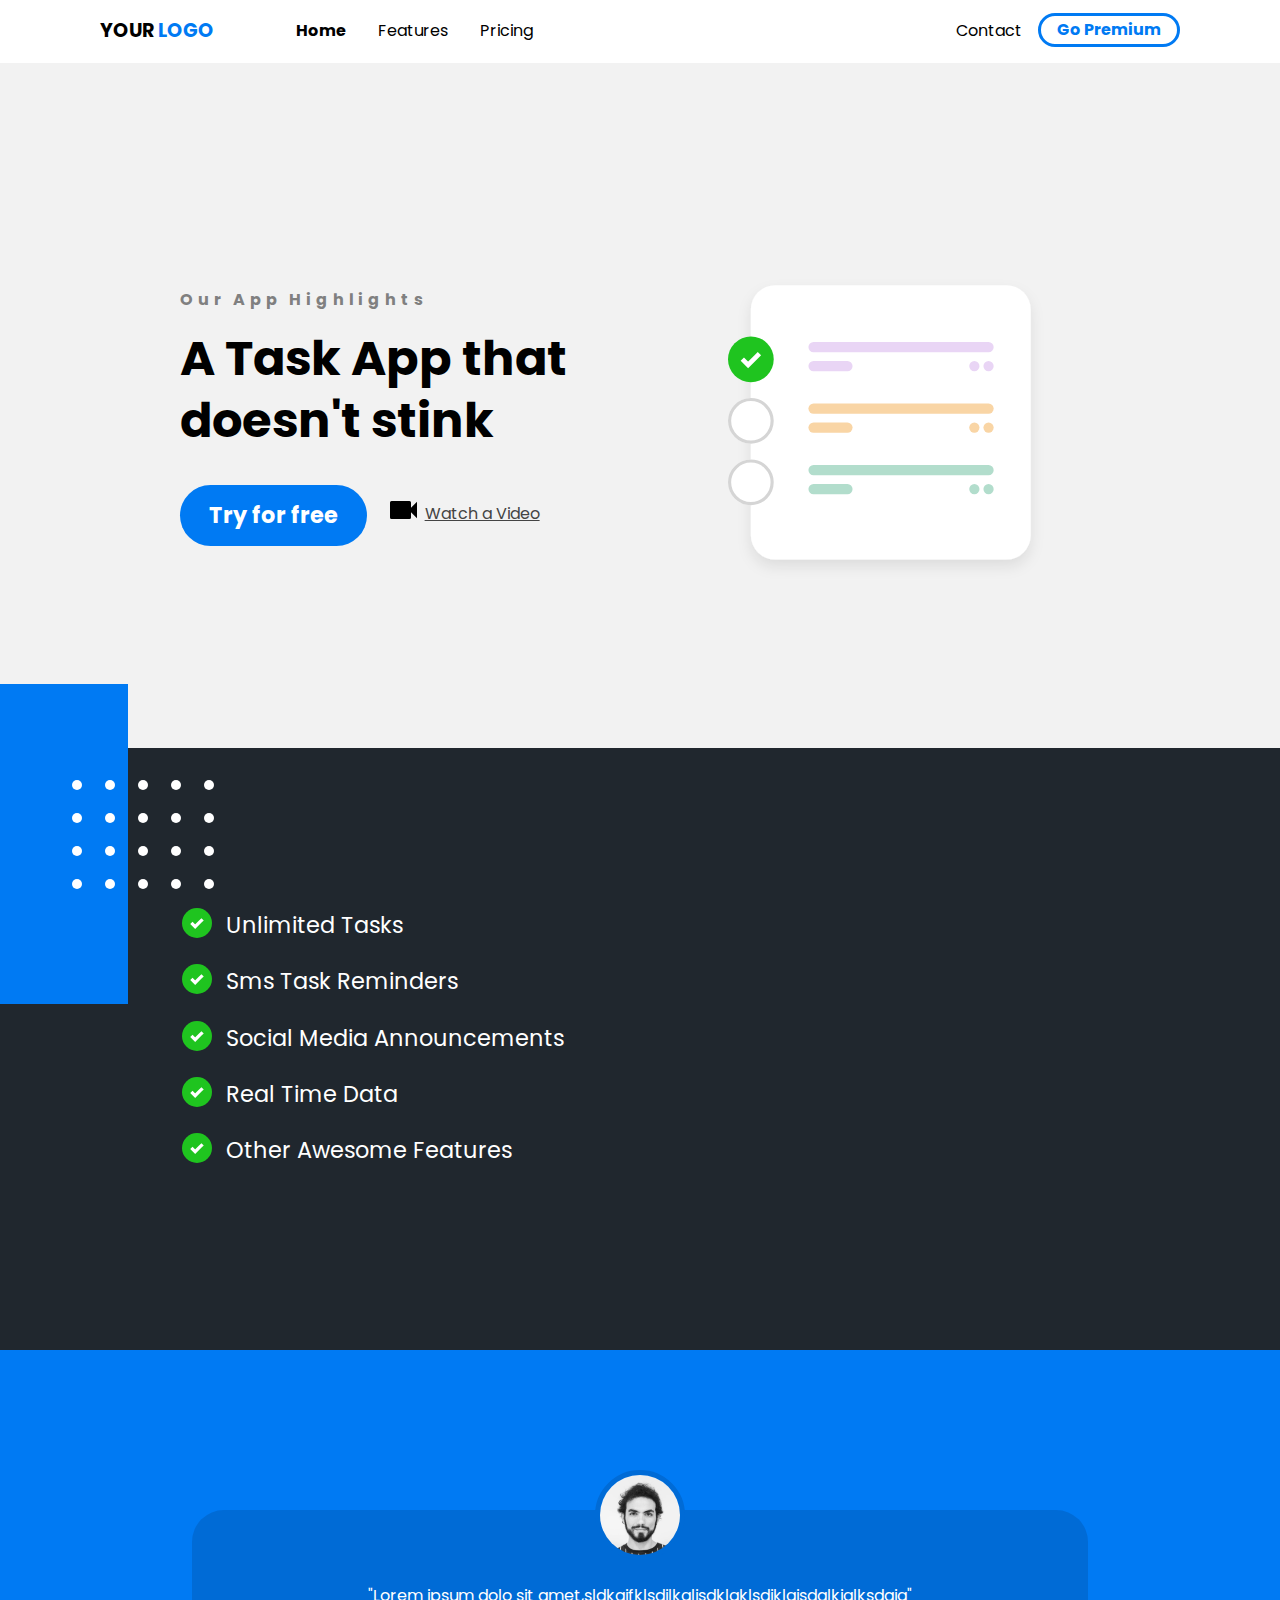
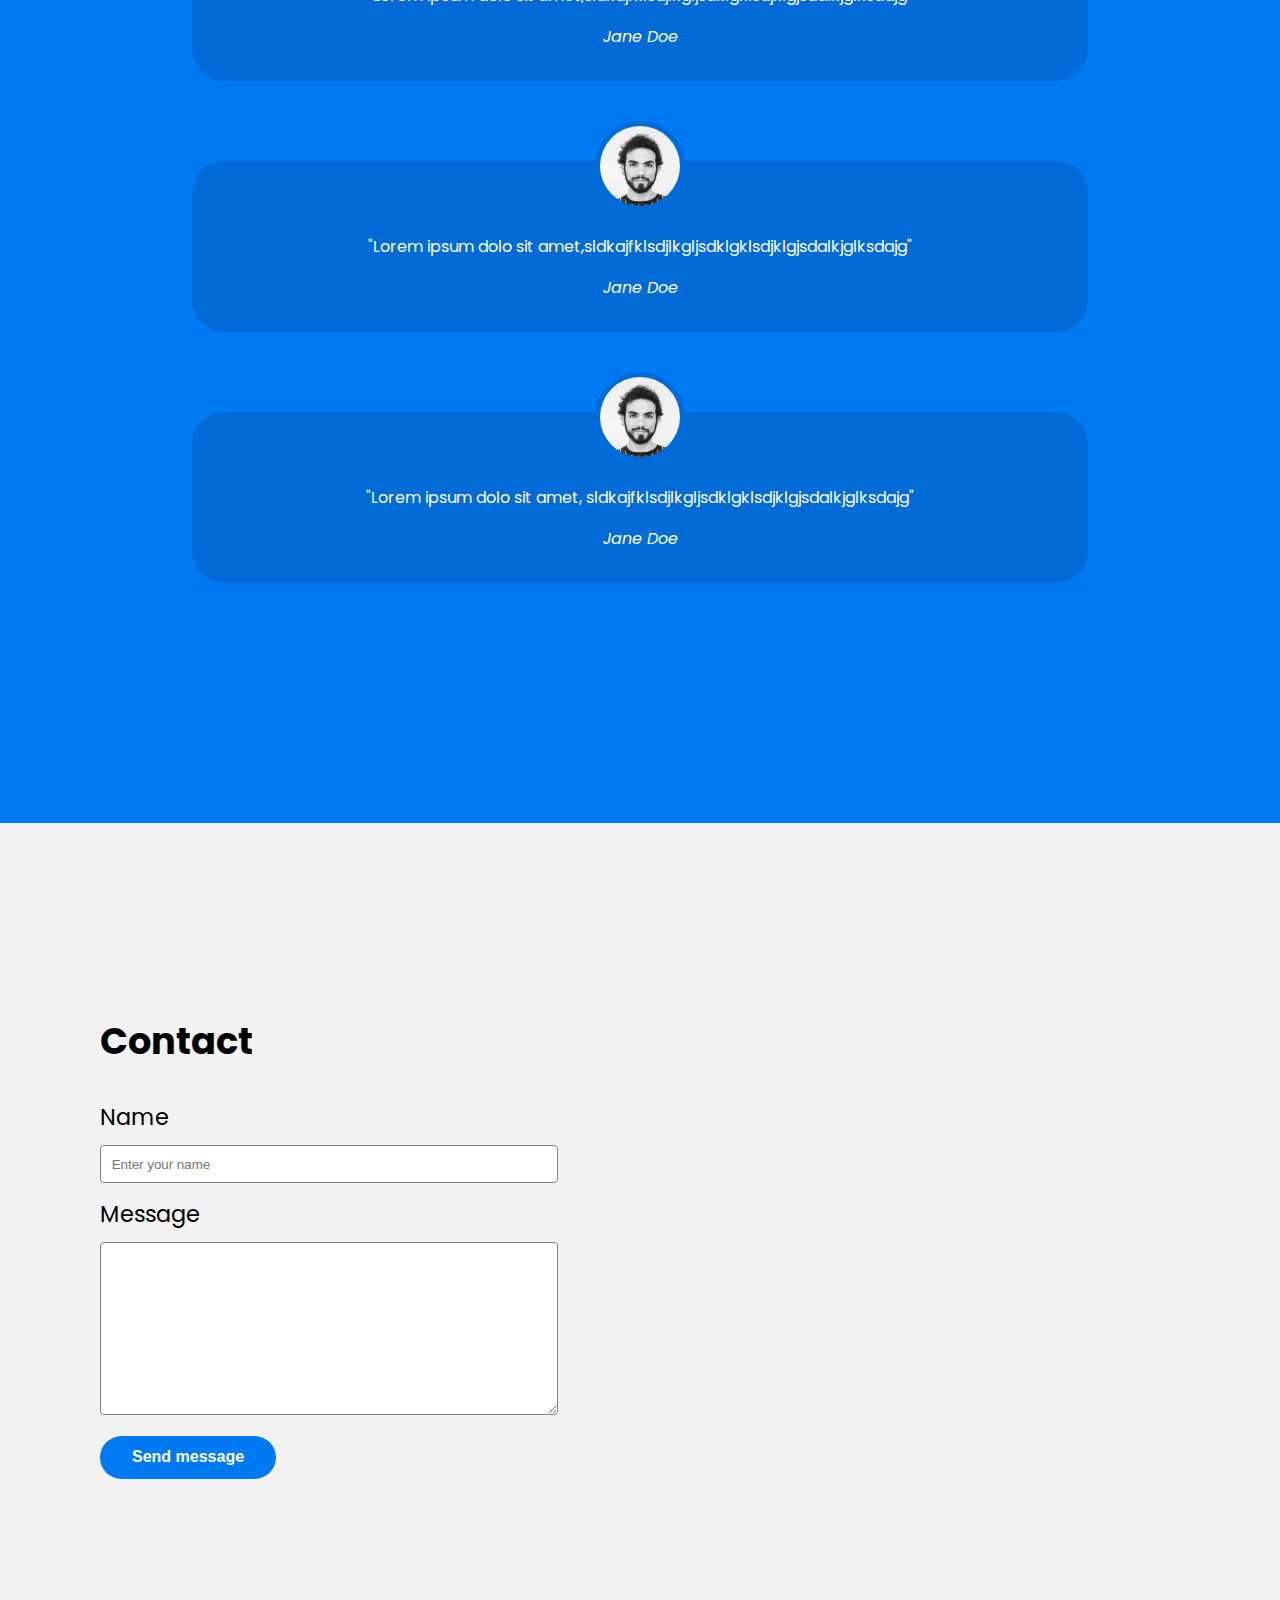
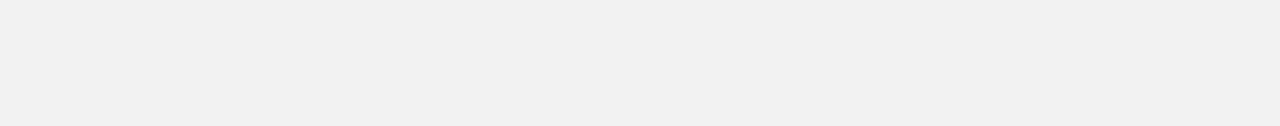
==== index.html @ 0bc2ad7a "first commit" ====
<!DOCTYPE html>
<html lang="en">
  <head>
    <meta charset="UTF-8" />
    <meta name="viewport" content="width=device-width, initial-scale=1.0" />
    <title>Responsive Generic Website Template</title>
    <link rel="stylesheet" href="css/main.css" />
  </head>

  <!-- DEFINITIONS -->
  <!-- cta means call to actions-->

  <body>
    <div class="navbar">
      <div class="container">
        <a class="logo" href="#"> YOUR <span>LOGO</span></a>
        <img
          id="mobile-cta"
          class="mobile-menu"
          src="images/menu.svg"
          alt="Open Navigation"
        />
        <nav>
          <img
            class="mobile-menu-exit"
            id="mobile-exit"
            src="images/exit.svg"
            alt="Close Navigation"
          />
          <ul class="primary-nav">
            <li class="current"><a href="#">Home</a></li>
            <li><a href="#">Features</a></li>
            <li><a href="#">Pricing</a></li>
          </ul>

          <ul class="secondary-nav">
            <li><a href="#">Contact</a></li>
            <li class="go-premium-cta"><a href="#">Go Premium</a></li>
          </ul>
        </nav>
      </div>
    </div>

    <section class="hero">
      <div class="container">
        <div class="left-col">
          <p class="subhead">Our App Highlights</p>
          <h1>A Task App that doesn't stink</h1>

          <div class="hero-cta">
            <a href="#" class="primary-cta">Try for free</a>
            <a href="#" class="watch-video-cta">
              <img src="images/watch.svg" alt="Watch a video" />Watch a Video
            </a>
          </div>
        </div>

        <img
          src="images/illustration.svg"
          alt="Illustration"
          class="hero-img"
        />
      </div>
    </section>

    <section class="features-section">
      <div class="container">
        <ul class="features-list">
          <li>Unlimited Tasks</li>
          <li>Sms Task Reminders</li>
          <li>Social Media Announcements</li>
          <li>Real Time Data</li>
          <li>Other Awesome Features</li>
        </ul>

        <img src="images/holding-phone.jpg" alt="Man holding phone" />
      </div>
    </section>

    <section class="tesimonials-section">
      <div class="container">
        <ul>
          <li>
            <img src="images/person.jpg" alt="" />
            <blockquote>
              "Lorem ipsum dolo sit amet,sldkajfklsdjlkgljsdklgklsdjklgjsdalkjglksdajg"
            </blockquote>
            <cite>Jane Doe</cite>
          </li>

          <li>
            <img src="images/person.jpg" alt="" />
            <blockquote>
              "Lorem ipsum dolo sit amet,sldkajfklsdjlkgljsdklgklsdjklgjsdalkjglksdajg"
            </blockquote>
            <cite>Jane Doe</cite>
          </li>

          <li>
            <img src="images/person.jpg" alt="" />
            <blockquote>
              "Lorem ipsum dolo sit amet,
sldkajfklsdjlkgljsdklgklsdjklgjsdalkjglksdajg"
            </blockquote>
            <cite>Jane Doe</cite>
          </li>
        </ul>
      </div>
    </section>

    <section class="contact-section">
      <div class="container">
        <div class="contact-left">
          <h2>Contact</h2>

          <form action="">
            <label for="name">Name</label>
            <input
              type="text"
              id="name"
              name="name"
              placeholder="Enter your name"
            />
            <!-- 
            <label for="email">Email</label>
            <input type="email" id="email" name="email"> -->
            <label for="message">message</label>
            <textarea
              name="message"
              id="message"
              cols="30"
              rows="10"
            ></textarea>
            <input
              type="submit"
              class="send-message-cta"
              value="Send message"
            />
          </form>
        </div>

        <div class="contact-right">
          <iframe
            src="https://www.google.com/maps/embed?pb=!1m18!1m12!1m3!1d6735.219311910137!2d74.12064285!3d32.42961255!2m3!1f0!2f0!3f0!3m2!1i1024!2i768!4f13.1!3m3!1m2!1s0x391f1f551a67a603%3A0x5ce9c8f057983d64!2sNizamabad%2C%20Wazirabad%2C%20Gujranwala%2C%20Punjab%2C%20Pakistan!5e0!3m2!1sen!2s!4v1645426840579!5m2!1sen!2s"
            width="600"
            height="450"
            style="border: 0"
            allowfullscreen=""
            loading="lazy"
          ></iframe>
        </div>
      </div>
    </section>

    <!-- Javascript used in other file -->
    <script src="script.js"></script>

  </body>
</html>
---- css/main.css ----
@import url("https://fonts.googleapis.com/css2?family=Poppins:wght@400;700&display=swap");
body {
  background: #f2f2f2;
  margin: 0;
  font-family: "Poppins";
}

.navbar {
  background: white;
  padding: 1em;
}

.navbar .logo {
  text-decoration: none;
  font-weight: bold;
  color: black;
  font-size: 1.2em;
}

.navbar .logo span {
  color: #007af3;
}

.navbar nav {
  display: none;
}

.navbar .container {
  display: -webkit-box;
  display: -ms-flexbox;
  display: flex;
  place-content: space-between;
}

.navbar .mobile-menu {
  cursor: pointer;
}

a {
  color: #444444;
}

ul {
  list-style-type: none;
  padding: 0;
  margin: 0;
}

section {
  padding: 5em 2em;
}

.hero {
  text-align: center;
}

.left-col .subhead {
  text-transform: capitalize;
  font-weight: bold;
  color: grey;
  letter-spacing: 0.3em;
}

.left-col h1 {
  font-size: 2.5em;
  line-height: 1.3em;
  margin-top: 0.2em;
}

.left-col .primary-cta {
  background: #007af3;
  color: white;
  text-decoration: none;
  padding: 0.6em 1.3em;
  font-size: 1.4em;
  border-radius: 5em;
  font-weight: bold;
  display: inline-block;
}

.left-col .watch-video-cta {
  display: block;
  margin: 1em 0 0 0;
}

.left-col .watch-video-cta img {
  margin-right: 0.5em;
}

.hero-img {
  width: 70%;
  margin-top: 3em;
}

.features-section {
  background: #20272e;
  color: white;
}

ul.features-list {
  margin: 0;
  padding-left: 0.1em;
  display: -ms-grid;
  display: grid;
  -ms-grid-columns: (minmax(19rem, 1fr))[auto-fit];
      grid-template-columns: repeat(auto-fit, minmax(19rem, 1fr));
}

ul.features-list li {
  font-size: 1.1em;
  margin-bottom: 1em;
  margin-left: 2em;
  position: relative;
}

ul.features-list li:before {
  content: "";
  position: absolute;
  left: -2em;
  width: 20px;
  height: 20px;
  background-image: url("../images/bullet.svg");
  background-size: contain;
  margin-right: 0.5em;
}

.features-section img {
  display: none;
}

.tesimonials-section {
  background: #007af3;
  color: white;
}

.tesimonials-section li {
  background: #006bd6;
  word-wrap: break-word;
  text-align: center;
  padding: 2em 1em;
  width: 80%;
  margin: 0 auto 5em;
  border-radius: 2em;
}

.tesimonials-section li img {
  width: 5em;
  height: 5em;
  border: 5px solid #006bd6;
  border-radius: 50%;
  margin-top: -4.5em;
}

.contact-section h2 {
  font-size: 2.3em;
}

.contact-section label {
  display: block;
  font-size: 1.4em;
  margin-bottom: 0.5em;
  text-transform: capitalize;
}

.contact-section input,
.contact-section textarea {
  width: 100%;
  padding: 0.8em;
  margin-bottom: 1em;
  border-radius: 0.3em;
  border: 1px solid grey;
  -webkit-box-sizing: border-box;
          box-sizing: border-box;
}

input[type="submit"] {
  background-color: #007af3;
  color: white;
  font-weight: bold;
  font-size: 1em;
  margin-bottom: 5em;
  border: none;
  border-radius: 5em;
  padding: 0.8em 2em;
  display: inline-block;
  width: unset;
  cursor: pointer;
}

iframe {
  width: 100%;
  height: 300px;
}

nav.menu-btn {
  display: block;
}

nav {
  position: fixed;
  z-index: 999;
  width: 66%;
  right: 0;
  top: 0;
  background-color: #263038e7;
  height: 100vh;
  padding: 1em;
}

nav ul.primary-nav {
  margin-top: 5em;
}

nav li a {
  color: white;
  text-decoration: none;
  display: block;
  padding: 0.5em;
  font-size: 1.3em;
  text-align: right;
}

nav li a:hover {
  font-weight: bold;
}

.mobile-menu-exit {
  float: right;
  margin: 0.5em;
  cursor: pointer;
}

@media only screen and (min-width: 768px) {
  .mobile-menu,
  .mobile-menu-exit {
    display: none;
  }
  .navbar .container {
    display: -ms-grid;
    display: grid;
    -ms-grid-columns: 180px auto;
        grid-template-columns: 180px auto;
    -webkit-box-pack: unset;
        -ms-flex-pack: unset;
            justify-content: unset;
  }
  .navbar nav {
    display: -webkit-box;
    display: -ms-flexbox;
    display: flex;
    -webkit-box-pack: justify;
        -ms-flex-pack: justify;
            justify-content: space-between;
    background: none;
    position: unset;
    height: auto;
    width: 100%;
    padding: 0;
  }
  .navbar nav ul {
    display: -webkit-box;
    display: -ms-flexbox;
    display: flex;
  }
  .navbar nav a {
    color: black;
    font-size: 1em;
    padding: 0.1em 1em;
  }
  .navbar nav ul.primary-nav {
    margin: 0;
  }
  .navbar nav li.current a {
    font-weight: bold;
  }
  .navbar nav li.go-premium-cta a {
    color: #007af3;
    border: 3px solid #007af3;
    font-weight: bold;
    border-radius: 5em;
    margin-top: -0.2em;
  }
  .navbar nav li.go-premium-cta a:hover {
    background-color: #007af3;
    color: white;
  }
}

@media only screen and (min-width: 1080px) {
  .container {
    width: 1080px;
    margin: 0 auto;
  }
  section {
    padding: 10em 4em;
  }
  .hero .container {
    display: -webkit-box;
    display: -ms-flexbox;
    display: flex;
    -webkit-box-pack: justify;
        -ms-flex-pack: justify;
            justify-content: space-between;
    text-align: left;
  }
  .hero .container .left-col {
    margin: 3em 3em 0 5em;
  }
  .hero .container .left-col h1 {
    font-size: 3em;
    width: 90%;
  }
  .hero-img {
    width: 30%;
    margin-right: 8em;
  }
  .hero-cta {
    display: -webkit-box;
    display: -ms-flexbox;
    display: flex;
  }
  .primary-cta {
    margin-right: 1em;
  }
  ul.features-list {
    display: block;
    margin-left: 5em;
  }
  ul.features-list li {
    font-size: 1.4em;
  }
  ul.features-list li:before {
    width: 30px;
    height: 30px;
  }
  section.features-section {
    position: relative;
  }
  section.features-section:before {
    content: "";
    position: absolute;
    width: 10%;
    height: 20em;
    background-color: #007af3;
    left: 0;
    top: -4em;
  }
  section.features-section:after {
    content: "";
    position: absolute;
    width: 200px;
    height: 20em;
    background: url("../images/dots.svg") no-repeat;
    left: 4.5em;
    top: 2em;
  }
  section.features-section .features-section img {
    display: block;
    position: absolute;
    right: 0;
    width: 350px;
    bottom: -2em;
  }
  .testimonials-section ul {
    display: -webkit-box;
    display: -ms-flexbox;
    display: flex;
  }
  .testimonials-section ul li {
    margin: 0 1em;
  }
  .contact-section {
    position: relative;
  }
  .contact-section .container {
    display: -webkit-box;
    display: -ms-flexbox;
    display: flex;
  }
  .contact-right {
    position: absolute;
    right: 0;
    top: 0;
    width: 45%;
    height: 100%;
  }
  .contact-right iframe {
    height: 100%;
  }
}
/*# sourceMappingURL=main.css.map */
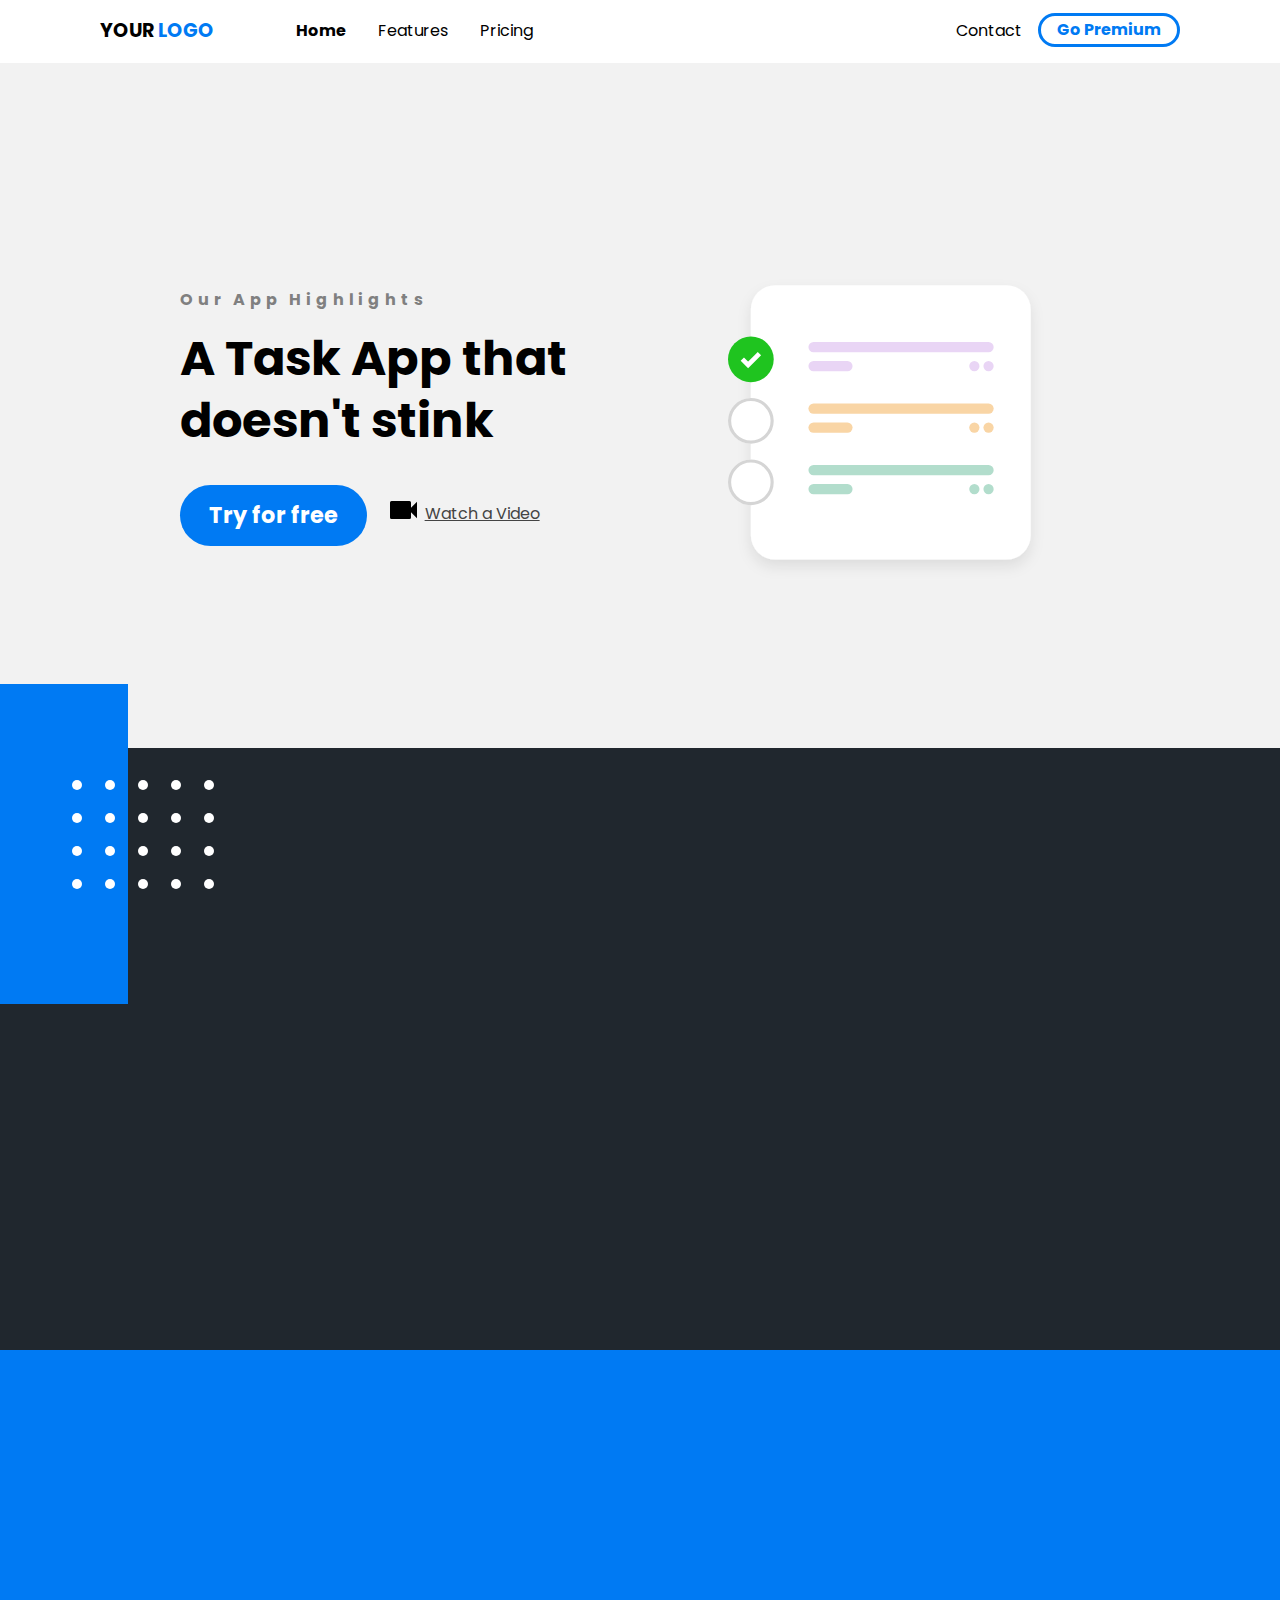
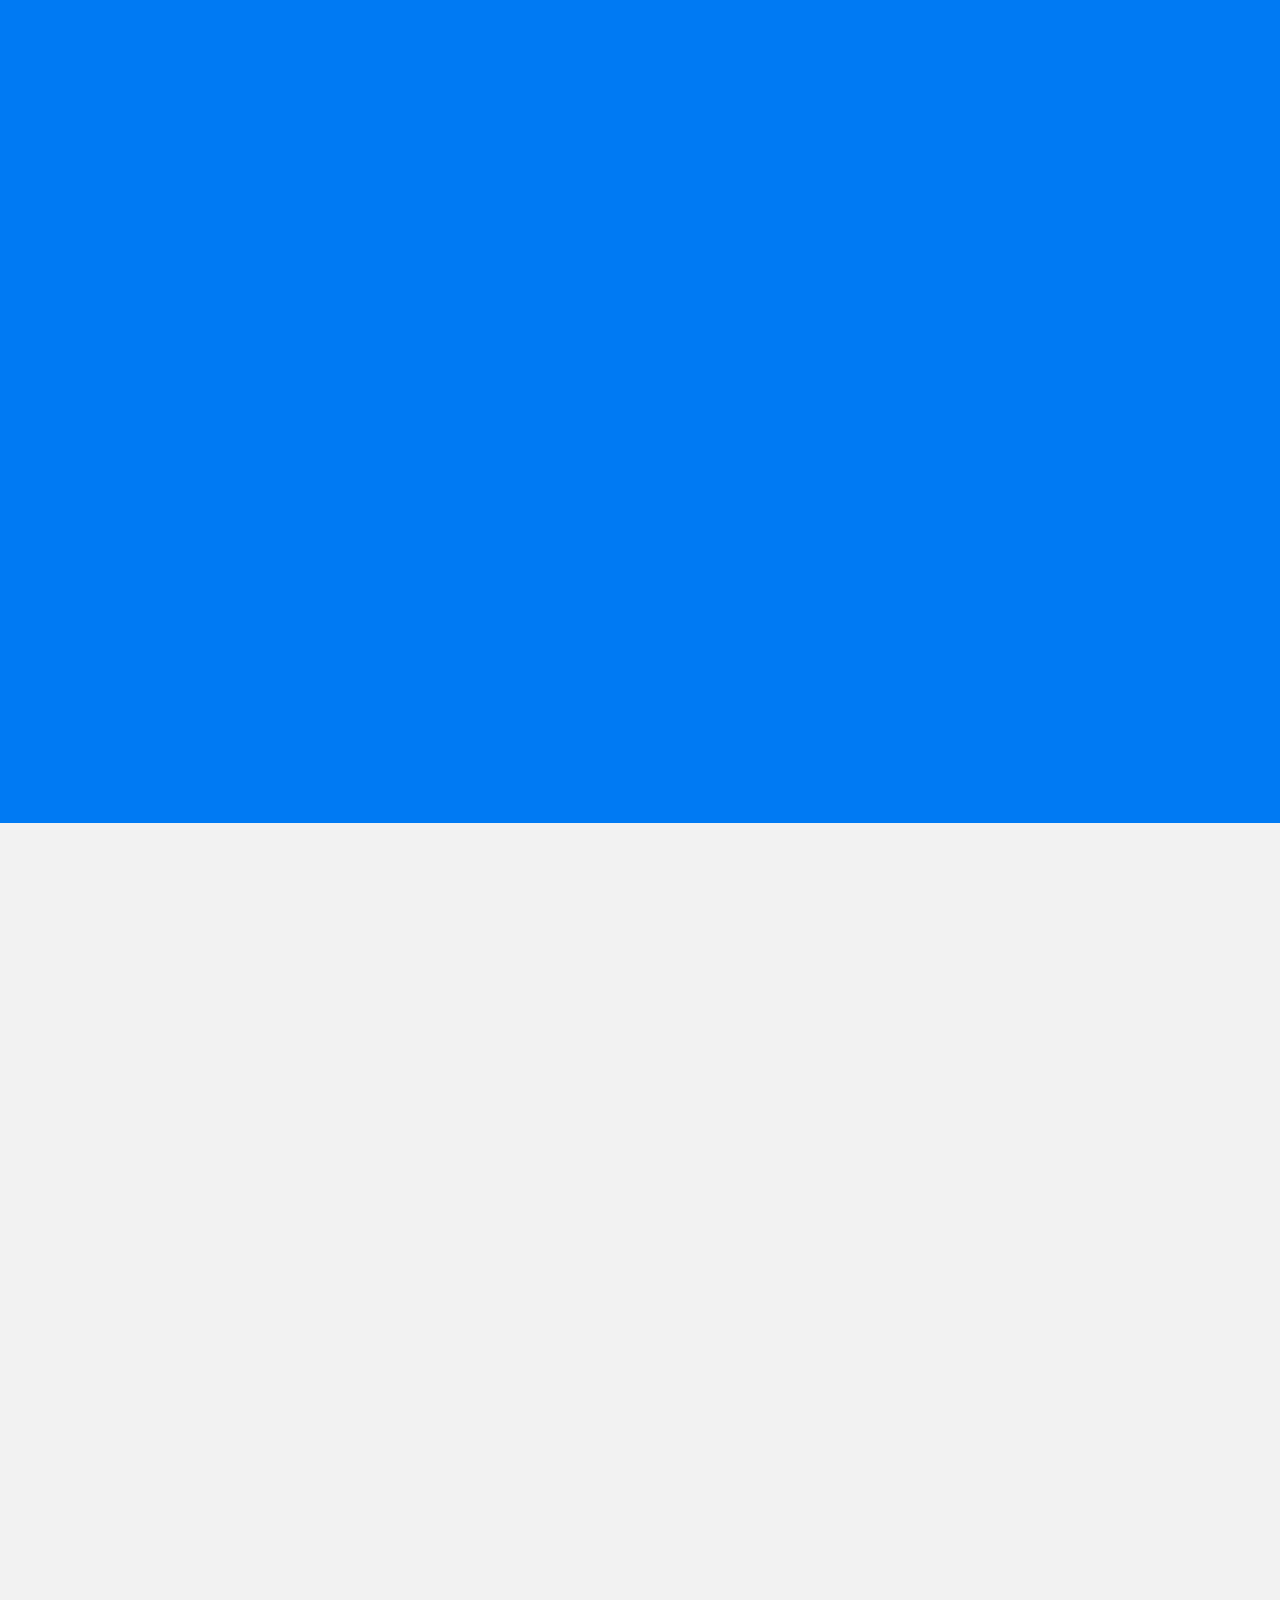
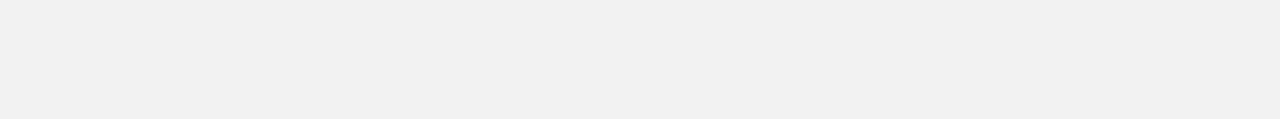
==== commit c87dfe54: "Animation on Scroll has been added" ====
--- a/index.html
+++ b/index.html
@@ -64,7 +64,7 @@
     </section>
 
     <section class="features-section">
-      <div class="container">
+      <div class="container reveal">
         <ul class="features-list">
           <li>Unlimited Tasks</li>
           <li>Sms Task Reminders</li>
@@ -78,7 +78,7 @@
     </section>
 
     <section class="tesimonials-section">
-      <div class="container">
+      <div class="container reveal">
         <ul>
           <li>
             <img src="images/person.jpg" alt="" />
@@ -109,7 +109,7 @@
     </section>
 
     <section class="contact-section">
-      <div class="container">
+      <div class="container reveal">
         <div class="contact-left">
           <h2>Contact</h2>
 
--- a/css/main.css
+++ b/css/main.css
@@ -230,6 +230,21 @@
   cursor: pointer;
 }
 
+.reveal {
+  position: relative;
+  -webkit-transform: translateY(150px);
+          transform: translateY(150px);
+  opacity: 0;
+  -webkit-transition: all 2s ease;
+  transition: all 2s ease;
+}
+
+.reveal.active {
+  -webkit-transform: translateY(0px);
+          transform: translateY(0px);
+  opacity: 1;
+}
+
 @media only screen and (min-width: 768px) {
   .mobile-menu,
   .mobile-menu-exit {
@@ -387,5 +402,18 @@
   .contact-right iframe {
     height: 100%;
   }
+  .reveal {
+    position: relative;
+    -webkit-transform: translateY(150px);
+            transform: translateY(150px);
+    opacity: 0;
+    -webkit-transition: all 2s ease;
+    transition: all 2s ease;
+  }
+  .reveal.active {
+    -webkit-transform: translateY(0px);
+            transform: translateY(0px);
+    opacity: 1;
+  }
 }
 /*# sourceMappingURL=main.css.map */